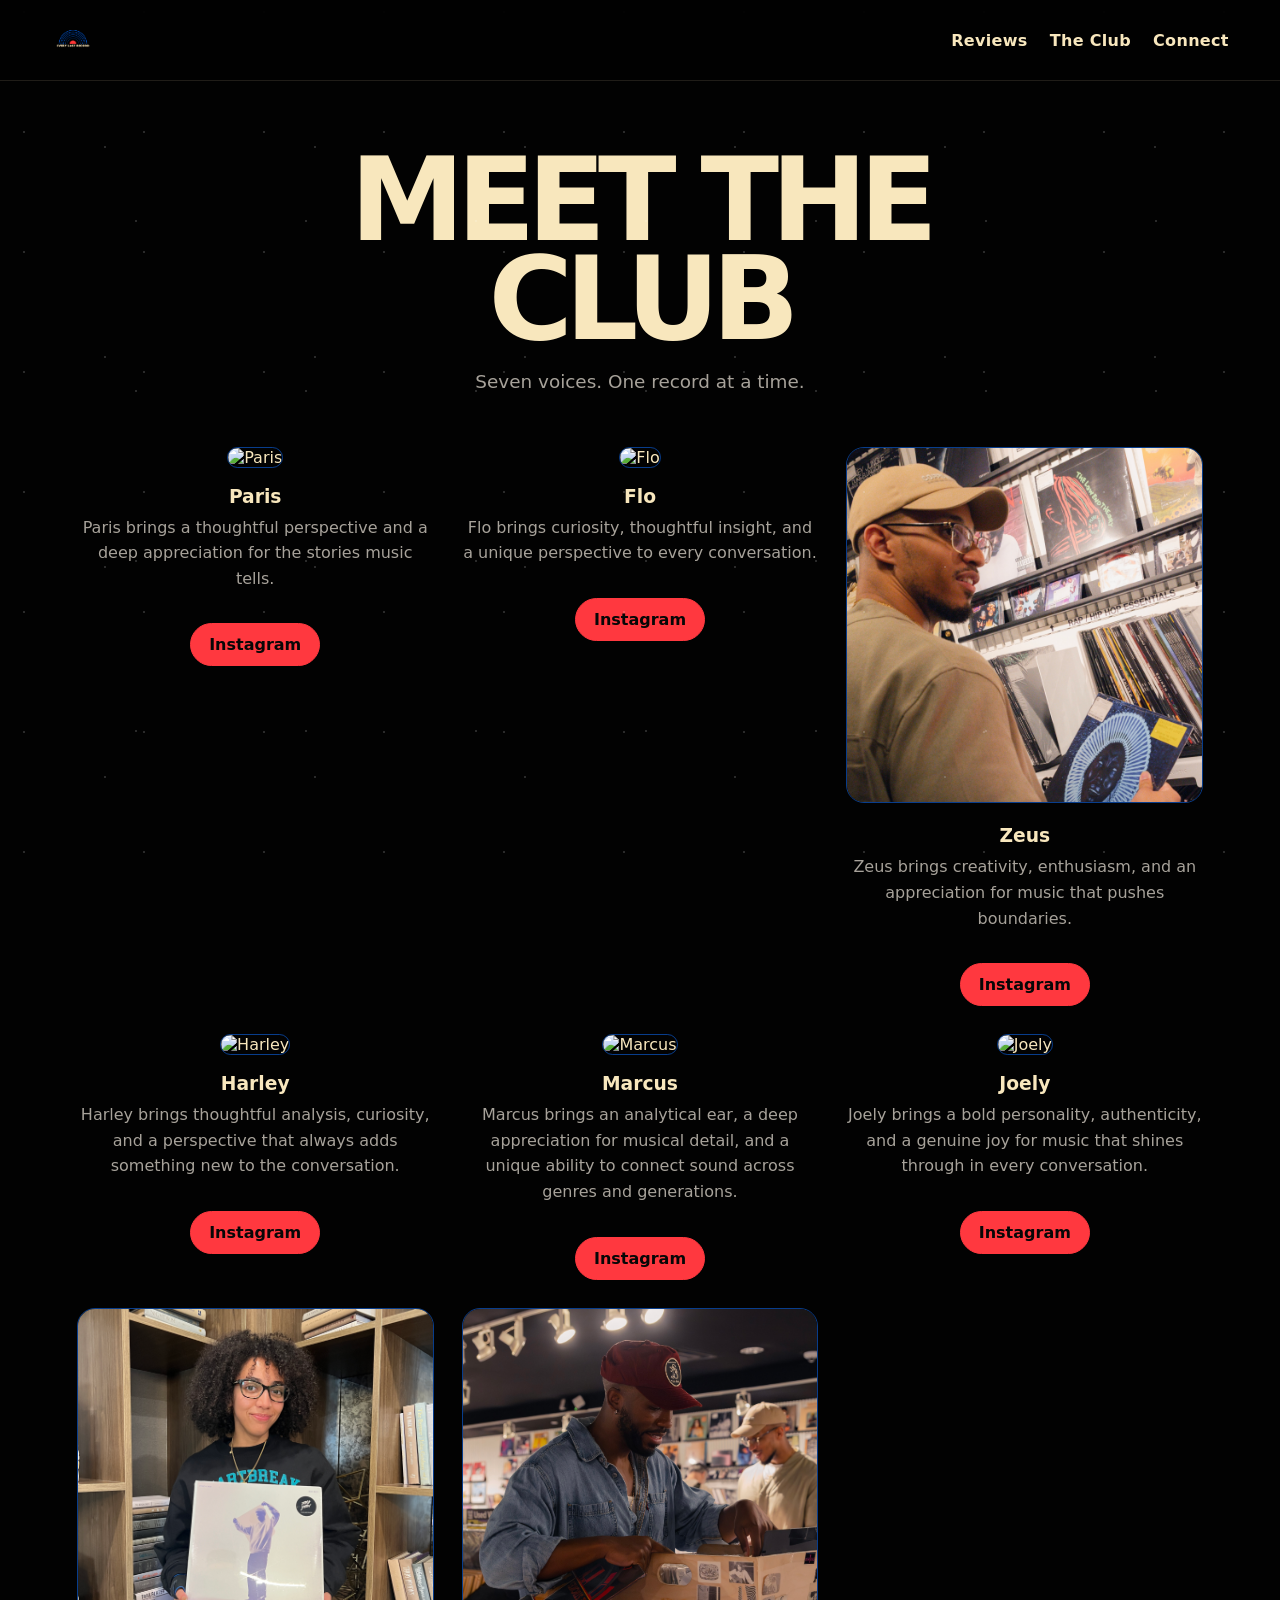
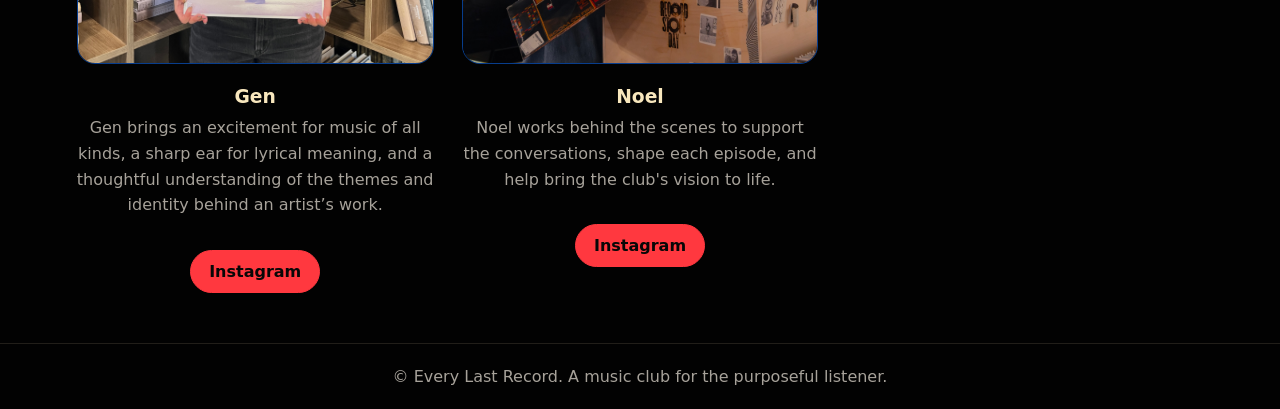
==== club.html @ 15b17ad1 "Update club.html hamburger menu added" ====
<!DOCTYPE html>
<html lang="en">
<head>
  <meta charset="UTF-8">
  <meta name="viewport" content="width=device-width, initial-scale=1.0">

  <title>The Club | Every Last Record</title>

  <meta
    name="description"
    content="Seven voices. One record at a time."
  >

  <link rel="canonical" href="https://everylastrecord.com/club.html">
  <link rel="stylesheet" href="style.css">
</head>

<body>

  <header class="site-header">
    <a href="index.html" class="brand">
      <img src="elr-logo-1.png" alt="Every Last Record">
    </a>

<button class="menu-toggle" aria-label="Open menu" aria-expanded="false">
    <span></span>
    <span></span>
    <span></span>
  </button>
    
    <nav>
      <a href="reviews.html">Reviews</a>
      <a href="club.html">The Club</a>
      <a href="index.html#contact">Connect</a>
    </nav>
  </header>

  <main>

    <section class="section club-page">

  <div class="club-page-intro">
    <h1>Meet the Club</h1>

    <p>
      Seven voices. One record at a time.
    </p>
  </div>

  <div class="members">

    <div class="member-card">
      <img src="Paris.JPG" alt="Paris">
      <h3>Paris</h3>
      <p>Paris brings a thoughtful perspective and a deep appreciation for the stories music tells.</p>

      <a
        href="https://www.instagram.com/paris.haven/?utm_source=ig_web_button_share_sheet"
        target="_blank"
        rel="noopener noreferrer"
        class="instagram-button"
      >
        Instagram
      </a>
    </div>


    <div class="member-card">
      <img src="Adam.JPG" alt="Flo">
      <h3>Flo</h3>
      <p>Flo brings curiosity, thoughtful insight, and a unique perspective to every conversation.</p>

      <a
        href="https://www.instagram.com/9arde2/?utm_source=ig_web_button_share_sheet"
        target="_blank"
        rel="noopener noreferrer"
        class="instagram-button"
      >
        Instagram
      </a>
    </div>


    <div class="member-card">
      <img src="Matt.jpg" alt="Zeus">
      <h3>Zeus</h3>
      <p>Zeus brings creativity, enthusiasm, and an appreciation for music that pushes boundaries.</p>

      <a
        href="https://www.instagram.com/zeus.envisions"
        target="_blank"
        rel="noopener noreferrer"
        class="instagram-button"
      >
        Instagram
      </a>
    </div>


    <div class="member-card">
      <img src="Harley.JPG" alt="Harley">
      <h3>Harley</h3>
      <p>Harley brings thoughtful analysis, curiosity, and a perspective that always adds something new to the conversation.</p>

      <a
        href="https://www.instagram.com/hardyharrharr"
        target="_blank"
        rel="noopener noreferrer"
        class="instagram-button"
      >
        Instagram
      </a>
    </div>


    <div class="member-card">
      <img src="marcus.jpg" alt="Marcus">
      <h3>Marcus</h3>
      <p>Marcus brings an analytical ear, a deep appreciation for musical detail, and a unique ability to connect sound across genres and generations.</p>

      <a
        href="https://www.instagram.com/marcus_hadadream"
        target="_blank"
        rel="noopener noreferrer"
        class="instagram-button"
      >
        Instagram
      </a>
    </div>


    <div class="member-card">
      <img src="Joely.JPG" alt="Joely">
      <h3>Joely</h3>
      <p>Joely brings a bold personality, authenticity, and a genuine joy for music that shines through in every conversation.</p>

      <a
        href="https://www.instagram.com/joelythinker"
        target="_blank"
        rel="noopener noreferrer"
        class="instagram-button"
      >
        Instagram
      </a>
    </div>

     <div class="member-card">
      <img src="Gen.jpeg" alt="Gen">
      <h3>Gen</h3>
      <p>Gen brings an excitement for music of all kinds, a sharp ear for lyrical meaning, 
        and a thoughtful understanding of the themes and identity behind an artist’s work.</p>

      <a
        href="https://www.instagram.com/gensoulart"
        target="_blank"
        rel="noopener noreferrer"
        class="instagram-button"
      >
        Instagram
      </a>
    </div>

    <div class="member-card">
      <img src="Noel.jpg" alt="Noel">
      <h3>Noel</h3>
      <p>Noel works behind the scenes to support the conversations, shape each episode, and help bring the club's vision to life.</p>

      <a
        href="https://www.instagram.com/gotellnoel"
        target="_blank"
        rel="noopener noreferrer"
        class="instagram-button"
      >
        Instagram
      </a>
    </div>

  </div>

</section>

  </main>

  <footer>
    © Every Last Record. A music club for the purposeful listener.
  </footer>

</body>
</html>
---- style.css ----
:root{
  --black:#020202;
  --night:#080b12;
  --cream:#f8e7bd;
  --blue:#0d6dfd;
  --red:#ff383f;
  --muted:#a7a29a;
  --line:rgba(13,109,253,.55);
}
*{box-sizing:border-box}
html{scroll-behavior:smooth}
body{
  margin:0;
  background:var(--black);
  color:var(--cream);
  font-family:Inter, ui-sans-serif, system-ui, -apple-system, BlinkMacSystemFont, "Segoe UI", sans-serif;
}
body:before{
  content:"";
  position:fixed;
  inset:0;
  pointer-events:none;
  opacity:.16;
  background-image:
    radial-gradient(circle at 20% 10%, white 0 1px, transparent 1.5px),
    radial-gradient(circle at 80% 30%, white 0 1px, transparent 1.5px),
    radial-gradient(circle at 50% 70%, white 0 1px, transparent 1.5px);
  background-size:120px 120px,170px 170px,210px 210px;
}
.site-header{
  position:sticky;
  top:0;
  z-index:10;
  display:flex;
  align-items:center;
  justify-content:space-between;
  padding:18px clamp(18px,4vw,54px);
  background:rgba(2,2,2,.82);
  backdrop-filter:blur(16px);
  border-bottom:1px solid rgba(248,231,189,.12);
}
.brand img{height:44px;width:auto;display:block}
nav{display:flex;gap:22px}
nav a,.links a{color:var(--cream);text-decoration:none;font-weight:800;letter-spacing:.02em}
nav a:hover,.links a:hover{color:var(--blue)}
.hero{
  min-height:88vh;
  display:flex;
  align-items:center;
  justify-content:center;
  padding:60px clamp(22px,6vw,88px);
  position:relative;
  overflow:hidden;
}

.menu-toggle{
  display:none;
  width:44px;
  height:44px;
  padding:10px;
  border:1px solid var(--line);
  border-radius:50%;
  background:transparent;
  cursor:pointer;
}

.menu-toggle span{
  display:block;
  width:100%;
  height:2px;
  margin:5px 0;
  background:var(--cream);
  transition:transform .25s ease, opacity .25s ease;
}

.hero-content{
  display:grid;
  grid-template-columns:320px 1fr;
  gap:60px;
  align-items:center;
  max-width:1400px;
  width:100%;
}

.hero-copy{
  display:flex;
  flex-direction:column;
}
.hero:after{
  content:"";
  position:absolute;
  width:520px;height:520px;
  border-radius:50%;
  right:-160px;top:15%;
  background:radial-gradient(circle, rgba(13,109,253,.24), transparent 62%);
}
.eyebrow{
  color:var(--blue);
  font-weight:900;
  text-transform:uppercase;
  letter-spacing:.18em;
  font-size:.78rem;
  margin-bottom:10px;
}
h1,h2,h3,p{margin-top:0}
h1{
  font-size:clamp(3.4rem,9vw,8.8rem);
  line-height:.86;
  letter-spacing:-.07em;
  max-width:900px;
  text-transform:uppercase;
}
.intro{
  color:#f2e1b9;
  font-size:clamp(1.1rem,2vw,1.45rem);
  line-height:1.55;
  max-width:640px;
}

.meet-club-button{
  background:var(--blue);
  border:1px solid var(--blue);
  color:#fff;
}

.meet-club-button:hover{
  background:transparent;
  color:var(--blue);
}

.hero-actions{display:flex;gap:14px;flex-wrap:wrap;margin-top:30px}
.button{
  display:inline-flex;
  padding:14px 20px;
  border-radius:999px;
  text-decoration:none;
  font-weight:900;
}
.primary{background:var(--red);color:#070707}
.secondary{border:1px solid var(--line);color:var(--cream);background:transparent}
.hero-art{
  display:flex;
  justify-content:center;
}

.hero-art img{
  width:280px;
  max-width:100%;
  filter:drop-shadow(0 0 38px rgba(13,109,253,.28));
  animation:float 5s ease-in-out infinite;
}
@keyframes float{50%{transform:translateY(-14px)}}
.statement{
  border-top:1px solid var(--line);
  border-bottom:1px solid var(--line);
  padding:50px clamp(40px,8vw,140px);
  text-align:center;
}

.statement p{
  max-width:1200px;
  margin:0 auto;
}

.statement-lead{
  display:block;
  font-size:clamp(4.5rem,8vw,8.5rem);
  line-height:.9;
  letter-spacing:-.06em;
  font-weight:600;
  color:var(--cream);
}

.statement-body{
  display:block;
  margin-top:40px;
  font-size:clamp(1.6rem,2.7vw,3rem);
  line-height:1.2;
  letter-spacing:-.02em;
  font-weight:400;
  color:var(--cream);
}

.statement-body em{
  font-style:italic;
  font-weight:400;
}
.section{padding:50px clamp(22px,6vw,88px);
}

.statement{
  position:relative;
  overflow:hidden;
  isolation:isolate;

  border-top:1px solid var(--line);
  border-bottom:1px solid var(--line);

  padding:50px clamp(40px,8vw,140px);
  text-align:center;
}

.statement::before{
  content:"";
  position:absolute;
  inset:0;

  background-image:url("IMG_9455.JPG");
  background-size:cover;
  background-position:center;
  background-repeat:no-repeat;

  opacity:.5;
  z-index:-1;
  pointer-events:none;
}

.statement > *{
  position:relative;
  z-index:1;
}

#reviews{
  border-bottom:1px solid var(--line);
}

.reviews-page{
  padding-left:clamp(24px,4vw,70px);
  padding-right:clamp(24px,4vw,70px);
}

.reviews-content{
  width:100%;
  max-width:1400px;
  margin:0 auto;
  padding-left:40px;
  padding-right:40px;
}

.reviews-hero h1{
  max-width:none;
  width:100%;
  margin:0 0 12px;
  text-align:center;
}

.reviews-hero{
  padding-top:60px;
  padding-left:28px;
  padding-right:28px;
  text-align:center;
}

.reviews-hero p{
  width:100%;
  margin:0;
  text-align:center;
}

.section-head{
  display:flex;
  justify-content:space-between;
  gap:24px;
  align-items:end;
  margin-bottom:26px;
}
h2{
  font-size:clamp(2.5rem,6vw,6rem);
  line-height:.9;
  letter-spacing:-.06em;
  text-transform:uppercase;
}
.episode-grid{
  display:grid;
  grid-template-columns:repeat(4,1fr);
  gap:16px;
}
.card{
  min-height:260px;
  padding:24px;
  border:1px solid rgba(13,109,253,.45);
  background:linear-gradient(145deg, rgba(255,255,255,.06), rgba(255,255,255,.015));
  border-radius:24px;
}
.card.featured{grid-column:span 2;background:linear-gradient(145deg, rgba(13,109,253,.18), rgba(255,56,63,.08))}
.score{
  color:var(--red);
  font-size:2.8rem;
  font-weight:950;
}
.card h3{font-size:1.5rem;line-height:1.05}
.card p,.members p,.playlist-banner p,.small,footer{color:var(--muted);line-height:1.6}
.split{
  display:grid;
  grid-template-columns:300px 1fr;
  gap:32px;
  align-items:start;
  border-top:1px solid rgba(248,231,189,.14);
}
.members{
    display:grid;
    grid-template-columns:repeat(auto-fit,minmax(280px,1fr));
    gap:28px;
    margin-top:40px;
}

.member-card{
    text-align:center;
}

.member-card img{
    width:100%;
    aspect-ratio:1;
    object-fit:cover;
    border-radius:18px;
    border:1px solid var(--line);
    margin-bottom:18px;
}

.member-card h3{
    margin-bottom:8px;
}

.member-card p{
    color:var(--muted);
  line-height:1.6;
}

  .member-intro{
    text-align:center;
    display:flex;
    flex-direction:column;
    justify-content:center;
    align-items:center;
    padding:20px;
}

.member-intro h2{
    font-size:clamp(3rem,4vw,4.5rem);
    line-height:.9;
    text-transform:uppercase;
    margin:10px 0 18px;
}

.member-intro p:last-child{
    color:var(--muted);
    line-height:1.6;
}
.club-page{
  padding-top:70px;
}

.club-page-intro{
  text-align:center;
  max-width:900px;
  margin:0 auto 50px;
}

.club-page-intro h1{
  max-width:none;
  width:100%;
  margin:0 0 18px;
  text-align:center;
}

.club-page-intro p{
  max-width:700px;
  margin:0 auto;
  color:var(--muted);
  font-size:1.15rem;
  line-height:1.6;
}

.instagram-button{
  display:inline-flex;
  align-items:center;
  justify-content:center;
  margin-top:16px;
  padding:11px 18px;
  border:1px solid var(--red);
  border-radius:999px;
  background:var(--red);
  color:#070707;
  text-decoration:none;
  font-weight:850;
  transition:.2s ease;
}

.instagram-button:hover{
  background:transparent;
  color:var(--red);
  border-color:var(--red);
  transform:translateY(-2px);
}

.playlist-banner{
  overflow:hidden;
  border:1px solid var(--line);
  border-radius:28px;
  display:grid;
  grid-template-columns:.85fr 1fr;
  background:#090909;
}
.playlist-banner img{
  width:100%;
  height:100%;
  object-fit:cover;
  min-height:360px;
}
.playlist-banner div{padding:34px;align-self:end}
.playlist-banner h3{font-size:clamp(2rem,5vw,5rem);line-height:.9;text-transform:uppercase;letter-spacing:-.06em}

#playlists{
  border-top:1px solid var(--line);
  padding-top:76px;
}
.contact{
  text-align:center;
  border-top:1px solid rgba(248,231,189,.14);
  padding-bottom:24px;
}

.contact .small{
  margin-top:40px;
}

.newsletter-copy{
  width:100%;
  margin:6px auto 8px;
  margin-top:40px;
  text-align:center;
  color:var(--cream);
  font-weight:900;
  text-transform:uppercase;
}

.newsletter{
  width:100%;
  max-width:760px;
  margin:0 auto;
  text-align:center;
}

.newsletter .formkit-form{
  width:100% !important;
  max-width:760px !important;
  margin:0 auto !important;
}

.newsletter .formkit-fields{
  width:100% !important;
  max-width:760px !important;
  margin:0 auto !important;
}
.newsletter .formkit-field{
  flex:1 1 auto !important;
  margin:0 !important;
}

.newsletter .formkit-input{
  width:100% !important;
}

.newsletter .formkit-submit{
  flex:0 0 auto !important;
  margin:0 !important;
}
.links{display:flex;justify-content:center;gap:18px;flex-wrap:wrap;margin:24px 0}
.links a{
  border:1px solid var(--line);
  border-radius:999px;
  padding:12px 18px;
}
footer{
  padding:20px 28px;
  text-align:center;
  border-top:1px solid rgba(248,231,189,.12)
}
@media(max-width:900px){
  .site-header{
    position:sticky;
    top:0;
    flex-direction:row;
    align-items:center;
    justify-content:space-between;
    padding:14px 18px;
  }

  .brand img{
    height:36px;
  }

  .menu-toggle{
    display:block;
    position:relative;
    z-index:12;
  }

  nav{
    position:absolute;
    top:100%;
    left:0;
    right:0;
    display:flex;
    flex-direction:column;
    align-items:center;
    gap:0;
    padding:10px 18px 22px;
    background:rgba(2,2,2,.97);
    border-bottom:1px solid var(--line);
    backdrop-filter:blur(16px);
    opacity:0;
    visibility:hidden;
    transform:translateY(-12px);
    transition:
      opacity .25s ease,
      transform .25s ease,
      visibility .25s ease;
  }

  nav.open{
    opacity:1;
    visibility:visible;
    transform:translateY(0);
  }

  nav a{
    width:100%;
    padding:16px 0;
    text-align:center;
    border-bottom:1px solid rgba(248,231,189,.1);
  }

  nav a:last-child{
    border-bottom:none;
  }

  .menu-toggle.open span:nth-child(1){
    transform:translateY(7px) rotate(45deg);
  }

  .menu-toggle.open span:nth-child(2){
    opacity:0;
  }

  .menu-toggle.open span:nth-child(3){
    transform:translateY(-7px) rotate(-45deg);
  }

  .hero{
    padding-top:38px;
  }

  .hero-content{
    grid-template-columns:1fr;
    text-align:center;
    gap:30px;
  }

  .hero-copy{
    align-items:center;
  }

  .hero-art{
    order:-1;
  }

  h1{
    font-size:clamp(2.5rem,13vw,4.5rem);
    line-height:.9;
    max-width:100%;
  }
  .episode-grid{
    grid-template-columns:1fr;
  }

  .members{
    grid-template-columns:1fr;
  }

  .playlist-banner{
    grid-template-columns:1fr;
  }

  /* Newsletter on mobile */
  .newsletter{
    max-width:100%;
    padding:0 20px;
  }

  .newsletter .formkit-fields{
    display:flex !important;
    flex-direction:column !important;
    gap:16px !important;
    width:100% !important;
  }

  .newsletter .formkit-field,
  .newsletter .formkit-submit{
    width:100% !important;
    max-width:100% !important;
  }

  .newsletter .formkit-submit{
    display:block !important;
  }
 
}  

.card.hidden-review{
  display:none !important;
}

.card.hidden-review.show{
  display:block !important;
}

button#toggleReviews.button.secondary{
  margin-top:24px;
  cursor:pointer;
  background:transparent;
  color:var(--cream);
  border:1px solid var(--line);
  font:inherit;
  font-weight:900;
  appearance:none;
  -webkit-appearance:none;
}

button#toggleReviews.button.secondary:hover{
  color:var(--blue);
}

.reviews-grid{
  display:flex;
  flex-direction:column;
  gap:32px;
  margin-top:40px;
  width:100%;
}

.review-card{
  display:grid;
  grid-template-columns:240px 1fr;
  gap:32px;
  width:100%;
  padding:24px;
  border:1px solid rgba(13,109,253,.45);
  border-radius:24px;
  background:linear-gradient(
    145deg,
    rgba(255,255,255,.06),
    rgba(255,255,255,.015)
  );
  align-items:center;
}

.review-art{
  width:100%;
}

.review-art img{
  display:block;
  width:100%;
  aspect-ratio:1;
  object-fit:cover;
  border-radius:16px;
}

.review-content{
  display:flex;
  flex-direction:column;
  align-items:flex-start;
}

.review-title{
  margin:0 0 12px;
  font-size:clamp(2rem,4vw,4.5rem);
  line-height:.9;
  letter-spacing:-.05em;
  text-transform:uppercase;
}

.review-meta{
  display:flex;
  align-items:center;
  gap:16px;
  margin-bottom:22px;
}

.review-artist{
  font-size:1.15rem;
  font-weight:800;
  color:var(--cream);
}

.review-score{
  display:inline-flex;
  align-items:center;
  justify-content:center;
  min-width:52px;
  padding:8px 12px;
  border-radius:999px;
  background:var(--red);
  color:#070707;
  font-weight:950;
}

.review-description{
  max-width:760px;
  margin-bottom:24px;
  color:var(--muted);
  line-height:1.6;
}

.review-platforms{
  display:flex;
  flex-wrap:wrap;
  gap:10px;
}

.platform-button{
  display:inline-flex;
  align-items:center;
  justify-content:center;
  padding:11px 18px;
  border:1px solid var(--line);
  border-radius:999px;
  color:var(--cream);
  text-decoration:none;
  font-weight:850;
  transition:.2s ease;
}

.platform-button:hover{
  color:var(--blue);
  border-color:var(--blue);
  transform:translateY(-2px);
}

@media(max-width:700px){

  .review-card{
    grid-template-columns:1fr;
    gap:22px;
  }

  .review-art{
    max-width:360px;
  }

  .review-title{
    font-size:clamp(2rem,10vw,3.5rem);
  }

  .review-platforms{
    width:100%;
  }

  .platform-button{
    flex:1;
  }
}

.reviews-tools{
  display:flex;
  flex-direction:column;
  gap:18px;
  margin:14px 0 38px;
}

.review-search{
  width:100%;
  max-width:520px;
  padding:14px 18px;
  border:1px solid var(--line);
  border-radius:999px;
  background:rgba(255,255,255,.03);
  color:var(--cream);
  font:inherit;
  outline:none;
}

.review-search::placeholder{
  color:var(--muted);
}

.review-search:focus{
  border-color:var(--blue);
}

.genre-filters{
  display:flex;
  flex-wrap:wrap;
  gap:10px;
}

.genre-filter{
  padding:10px 16px;
  border:1px solid var(--line);
  border-radius:999px;
  background:transparent;
  color:var(--cream);
  font:inherit;
  font-weight:800;
  cursor:pointer;
  transition:.2s ease;
}

.genre-filter:hover{
  color:var(--blue);
  border-color:var(--blue);
}

.genre-filter.active{
  background:var(--blue);
  border-color:var(--blue);
  color:#fff;
}

.no-results{
  display:none;
  margin:30px 0;
  color:var(--muted);
  font-size:1.1rem;
}
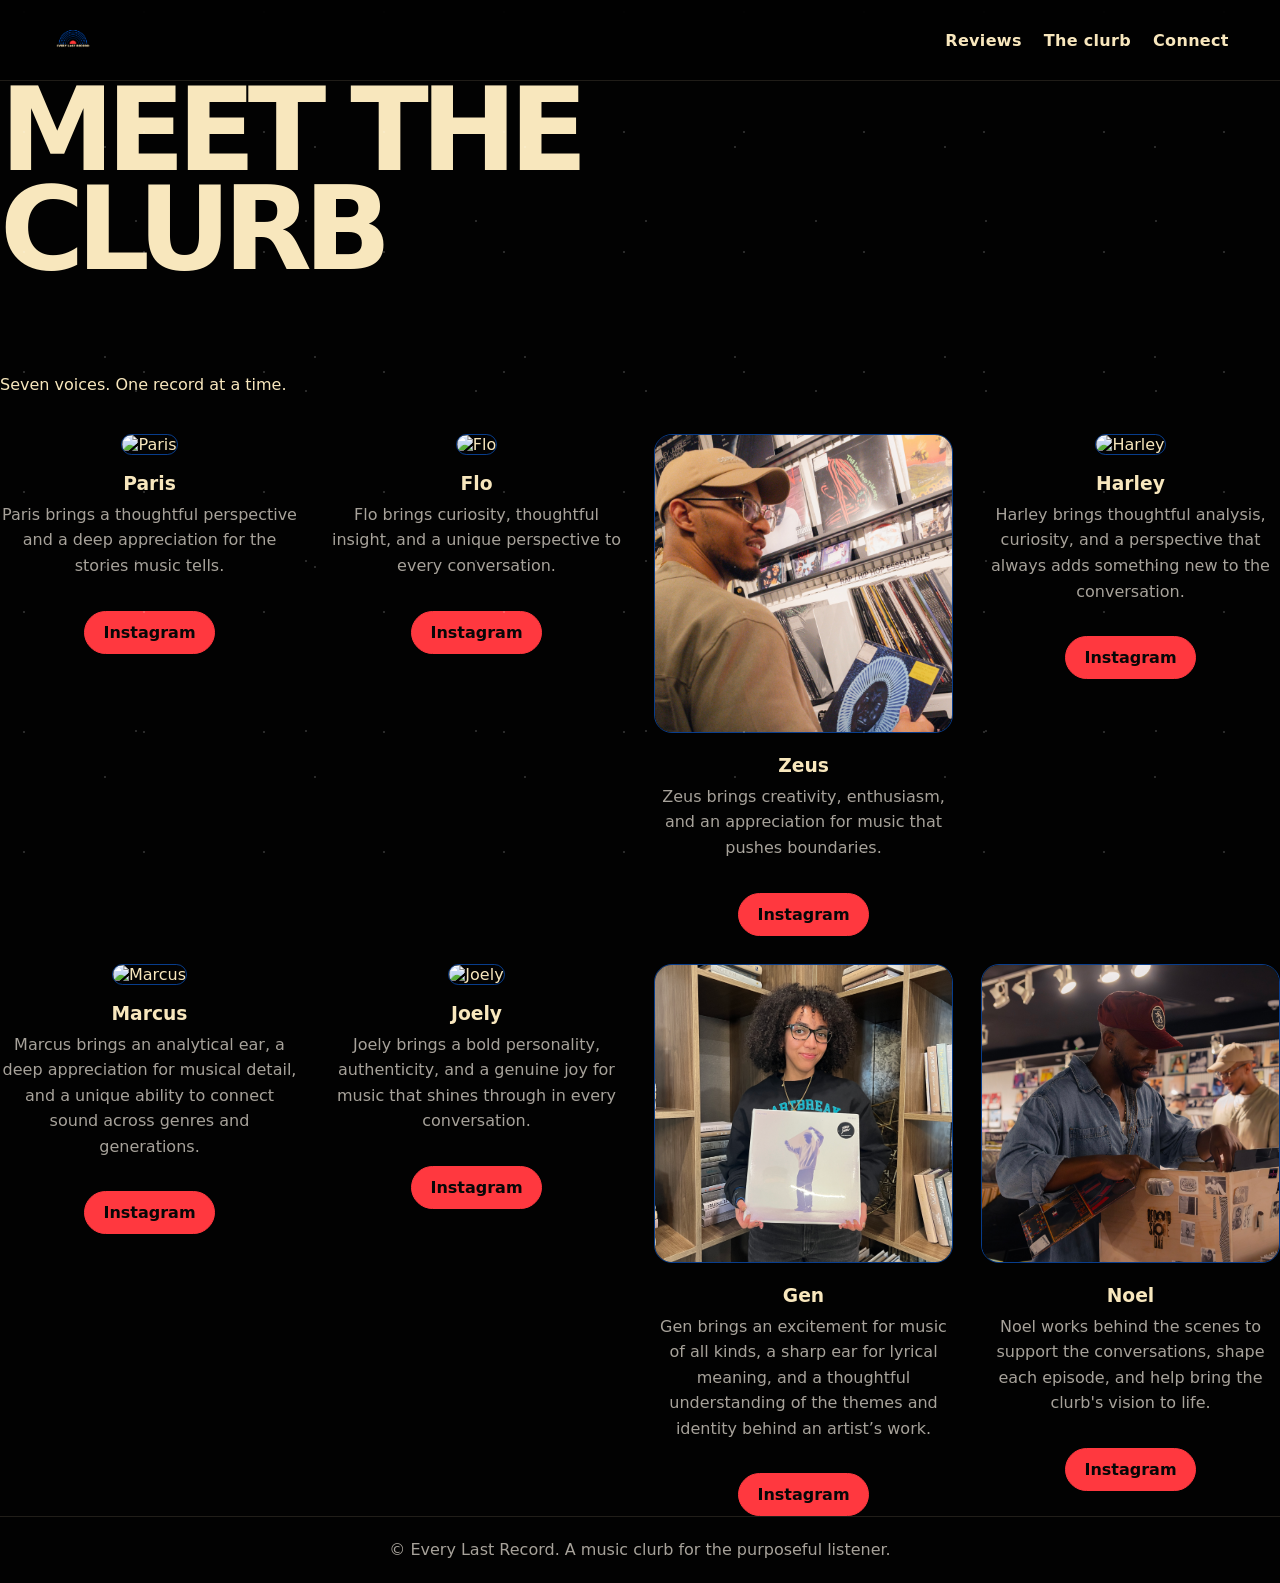
==== commit 36af3c6a: "Update club.html" ====
--- a/club.html
+++ b/club.html
@@ -4,14 +4,14 @@
   <meta charset="UTF-8">
   <meta name="viewport" content="width=device-width, initial-scale=1.0">
 
-  <title>The Club | Every Last Record</title>
+  <title>The Clurb | Every Last Record</title>
 
   <meta
     name="description"
     content="Seven voices. One record at a time."
   >
 
-  <link rel="canonical" href="https://everylastrecord.com/club.html">
+  <link rel="canonical" href="https://everylastrecord.com/clurb.html">
   <link rel="stylesheet" href="style.css">
 </head>
 
@@ -22,25 +22,30 @@
       <img src="elr-logo-1.png" alt="Every Last Record">
     </a>
 
-<button class="menu-toggle" aria-label="Open menu" aria-expanded="false">
+<button
+  class="menu-toggle"
+  id="menuToggle"
+  aria-label="Open menu"
+  aria-expanded="false"
+>
     <span></span>
     <span></span>
     <span></span>
   </button>
     
-    <nav>
+    <nav id="siteNav">
       <a href="reviews.html">Reviews</a>
-      <a href="club.html">The Club</a>
+      <a href="club.html">The clurb</a>
       <a href="index.html#contact">Connect</a>
     </nav>
   </header>
 
   <main>
 
-    <section class="section club-page">
-
-  <div class="club-page-intro">
-    <h1>Meet the Club</h1>
+    <section class="section clurb-page">
+
+  <div class="clurb-page-intro">
+    <h1>Meet the clurb</h1>
 
     <p>
       Seven voices. One record at a time.
@@ -163,7 +168,7 @@
     <div class="member-card">
       <img src="Noel.jpg" alt="Noel">
       <h3>Noel</h3>
-      <p>Noel works behind the scenes to support the conversations, shape each episode, and help bring the club's vision to life.</p>
+      <p>Noel works behind the scenes to support the conversations, shape each episode, and help bring the clurb's vision to life.</p>
 
       <a
         href="https://www.instagram.com/gotellnoel"
@@ -182,8 +187,23 @@
   </main>
 
   <footer>
-    © Every Last Record. A music club for the purposeful listener.
+    © Every Last Record. A music clurb for the purposeful listener.
   </footer>
-
+  
+<script>
+  const menuToggle = document.getElementById("menuToggle");
+  const siteNav = document.getElementById("siteNav");
+
+  if (menuToggle && siteNav) {
+    menuToggle.addEventListener("click", () => {
+      menuToggle.classList.toggle("open");
+      siteNav.classList.toggle("open");
+
+      const isOpen = siteNav.classList.contains("open");
+      menuToggle.setAttribute("aria-expanded", isOpen);
+    });
+  }
+</script>
+  
 </body>
 </html>
--- a/style.css
+++ b/style.css
@@ -169,55 +169,6 @@
   letter-spacing:-.06em;
   font-weight:600;
   color:var(--cream);
-}
-
-.statement-body{
-  display:block;
-  margin-top:40px;
-  font-size:clamp(1.6rem,2.7vw,3rem);
-  line-height:1.2;
-  letter-spacing:-.02em;
-  font-weight:400;
-  color:var(--cream);
-}
-
-.statement-body em{
-  font-style:italic;
-  font-weight:400;
-}
-.section{padding:50px clamp(22px,6vw,88px);
-}
-
-.statement{
-  position:relative;
-  overflow:hidden;
-  isolation:isolate;
-
-  border-top:1px solid var(--line);
-  border-bottom:1px solid var(--line);
-
-  padding:50px clamp(40px,8vw,140px);
-  text-align:center;
-}
-
-.statement::before{
-  content:"";
-  position:absolute;
-  inset:0;
-
-  background-image:url("IMG_9455.JPG");
-  background-size:cover;
-  background-position:center;
-  background-repeat:no-repeat;
-
-  opacity:.5;
-  z-index:-1;
-  pointer-events:none;
-}
-
-.statement > *{
-  position:relative;
-  z-index:1;
 }
 
 #reviews{
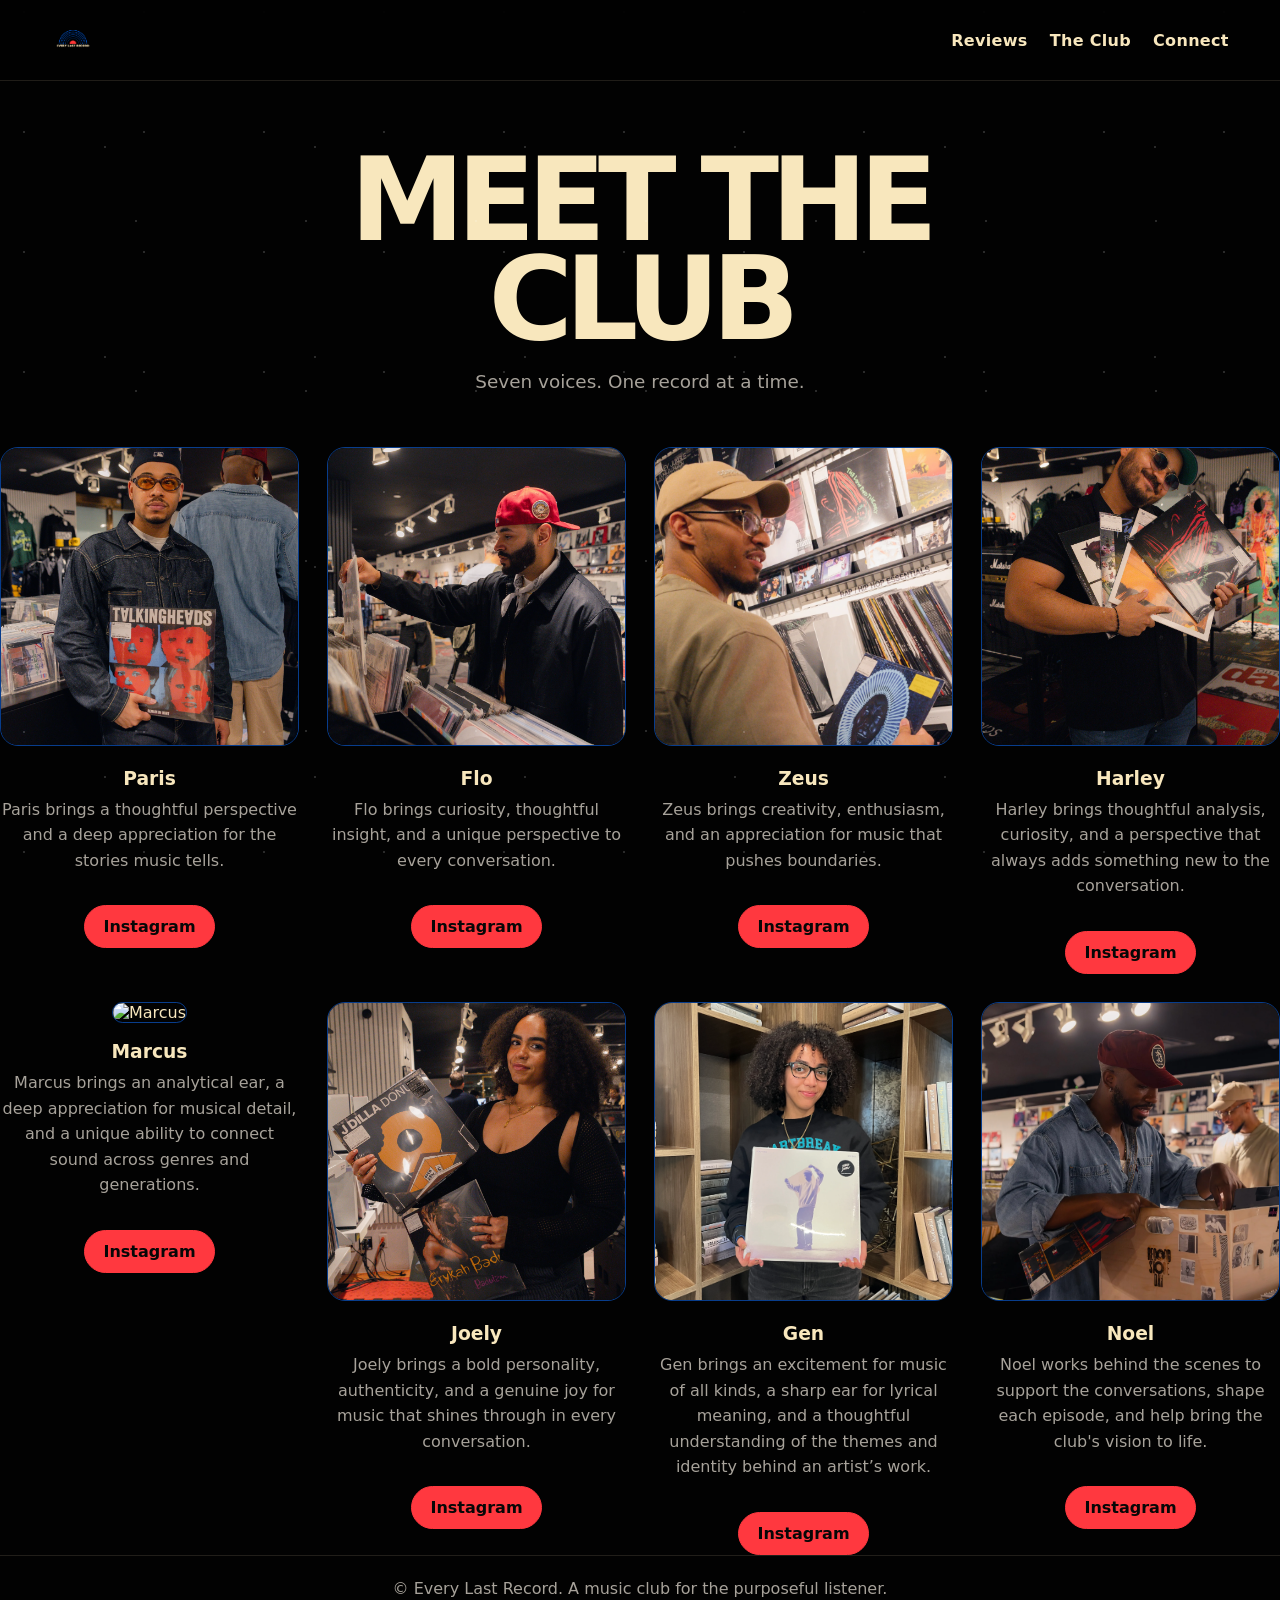
==== commit 2e4644b6: "Update club.html jpg updated to webp" ====
--- a/club.html
+++ b/club.html
@@ -4,14 +4,14 @@
   <meta charset="UTF-8">
   <meta name="viewport" content="width=device-width, initial-scale=1.0">
 
-  <title>The Clurb | Every Last Record</title>
+  <title>The Club | Every Last Record</title>
 
   <meta
     name="description"
     content="Seven voices. One record at a time."
   >
 
-  <link rel="canonical" href="https://everylastrecord.com/clurb.html">
+  <link rel="canonical" href="https://everylastrecord.com/club.html">
   <link rel="stylesheet" href="style.css">
 </head>
 
@@ -35,17 +35,17 @@
     
     <nav id="siteNav">
       <a href="reviews.html">Reviews</a>
-      <a href="club.html">The clurb</a>
+      <a href="club.html">The Club</a>
       <a href="index.html#contact">Connect</a>
     </nav>
   </header>
 
   <main>
 
-    <section class="section clurb-page">
-
-  <div class="clurb-page-intro">
-    <h1>Meet the clurb</h1>
+    <section class="section club-page">
+
+  <div class="club-page-intro">
+    <h1>Meet the Club</h1>
 
     <p>
       Seven voices. One record at a time.
@@ -55,7 +55,7 @@
   <div class="members">
 
     <div class="member-card">
-      <img src="Paris.JPG" alt="Paris">
+      <img src="Paris.webp" alt="Paris">
       <h3>Paris</h3>
       <p>Paris brings a thoughtful perspective and a deep appreciation for the stories music tells.</p>
 
@@ -71,7 +71,7 @@
 
 
     <div class="member-card">
-      <img src="Adam.JPG" alt="Flo">
+      <img src="Adam.webp" alt="Flo">
       <h3>Flo</h3>
       <p>Flo brings curiosity, thoughtful insight, and a unique perspective to every conversation.</p>
 
@@ -87,7 +87,7 @@
 
 
     <div class="member-card">
-      <img src="Matt.jpg" alt="Zeus">
+      <img src="Matt.webp" alt="Zeus">
       <h3>Zeus</h3>
       <p>Zeus brings creativity, enthusiasm, and an appreciation for music that pushes boundaries.</p>
 
@@ -103,7 +103,7 @@
 
 
     <div class="member-card">
-      <img src="Harley.JPG" alt="Harley">
+      <img src="Harley.webp" alt="Harley">
       <h3>Harley</h3>
       <p>Harley brings thoughtful analysis, curiosity, and a perspective that always adds something new to the conversation.</p>
 
@@ -119,7 +119,7 @@
 
 
     <div class="member-card">
-      <img src="marcus.jpg" alt="Marcus">
+      <img src="marcus.webp" alt="Marcus">
       <h3>Marcus</h3>
       <p>Marcus brings an analytical ear, a deep appreciation for musical detail, and a unique ability to connect sound across genres and generations.</p>
 
@@ -135,7 +135,7 @@
 
 
     <div class="member-card">
-      <img src="Joely.JPG" alt="Joely">
+      <img src="Joely.webp" alt="Joely">
       <h3>Joely</h3>
       <p>Joely brings a bold personality, authenticity, and a genuine joy for music that shines through in every conversation.</p>
 
@@ -150,7 +150,7 @@
     </div>
 
      <div class="member-card">
-      <img src="Gen.jpeg" alt="Gen">
+      <img src="Gen.webp" alt="Gen">
       <h3>Gen</h3>
       <p>Gen brings an excitement for music of all kinds, a sharp ear for lyrical meaning, 
         and a thoughtful understanding of the themes and identity behind an artist’s work.</p>
@@ -166,9 +166,9 @@
     </div>
 
     <div class="member-card">
-      <img src="Noel.jpg" alt="Noel">
+      <img src="Noel.webp" alt="Noel">
       <h3>Noel</h3>
-      <p>Noel works behind the scenes to support the conversations, shape each episode, and help bring the clurb's vision to life.</p>
+      <p>Noel works behind the scenes to support the conversations, shape each episode, and help bring the club's vision to life.</p>
 
       <a
         href="https://www.instagram.com/gotellnoel"
@@ -187,7 +187,7 @@
   </main>
 
   <footer>
-    © Every Last Record. A music clurb for the purposeful listener.
+    © Every Last Record. A music club for the purposeful listener.
   </footer>
   
 <script>
--- a/style.css
+++ b/style.css
@@ -151,13 +151,35 @@
 }
 @keyframes float{50%{transform:translateY(-14px)}}
 .statement{
+  position:relative;
+  overflow:hidden;
+  isolation:isolate;
+
   border-top:1px solid var(--line);
   border-bottom:1px solid var(--line);
-  padding:50px clamp(40px,8vw,140px);
-  text-align:center;
+
+  padding:80px clamp(40px,8vw,140px);
+  text-align:center;
+}
+
+.statement::before{
+  content:"";
+  position:absolute;
+  inset:0;
+
+  background-image:url("IMG_9455.JPG");
+  background-size:cover;
+  background-position:center;
+  background-repeat:no-repeat;
+
+  opacity:.5;
+  z-index:-1;
+  pointer-events:none;
 }
 
 .statement p{
+  position:relative;
+  z-index:1;
   max-width:1200px;
   margin:0 auto;
 }
@@ -169,6 +191,21 @@
   letter-spacing:-.06em;
   font-weight:600;
   color:var(--cream);
+}
+
+.statement-body{
+  display:block;
+  margin-top:40px;
+  font-size:clamp(1.6rem,2.7vw,3rem);
+  line-height:1.2;
+  letter-spacing:-.02em;
+  font-weight:400;
+  color:var(--cream);
+}
+
+.statement-body em{
+  font-style:italic;
+  font-weight:400;
 }
 
 #reviews{
@@ -555,7 +592,7 @@
   .newsletter .formkit-submit{
     display:block !important;
   }
- 
+
 }  
 
 .card.hidden-review{
